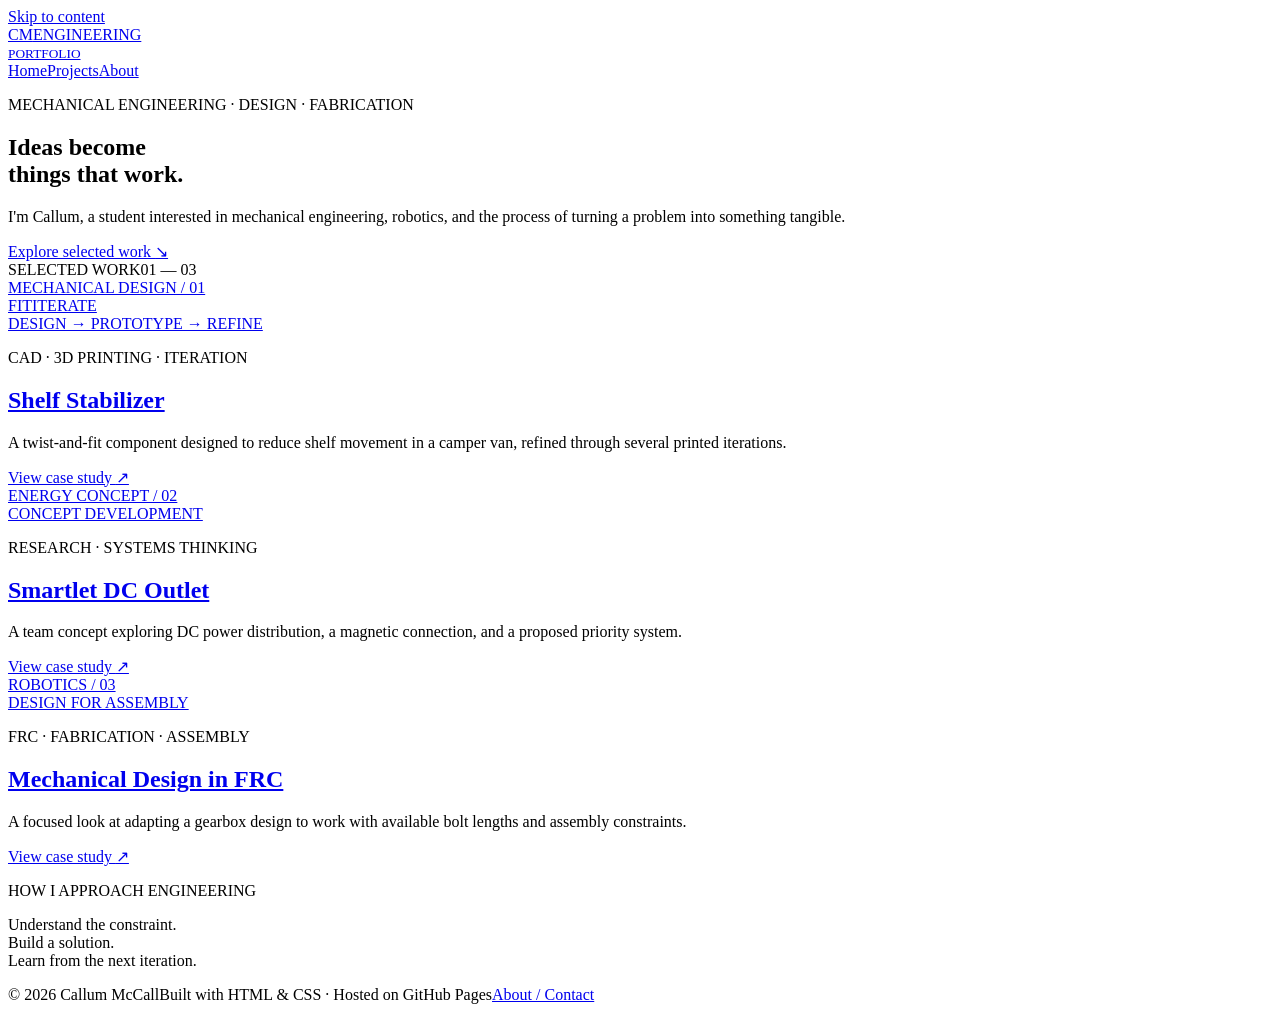
==== index.html @ 8d5debbc "Add files via upload" ====
<!doctype html>
<html lang="en">
<head>
  <meta charset="utf-8">
  <meta name="viewport" content="width=device-width, initial-scale=1">
  <meta name="description" content="Engineering portfolio featuring mechanical design, prototyping, robotics, and technical problem-solving.">
  <title>Engineering Portfolio — Callum McCall</title>
  <link rel="stylesheet" href="assets/css/style.css">
</head>
<body>
  <a class="skip-link" href="#main">Skip to content</a>
  <header class="site-header wrap">
    <a class="wordmark" href="index.html" aria-label="Engineering portfolio home"><span class="wordmark-mark">CM</span><span>ENGINEERING<br><small>PORTFOLIO</small></span></a>
    <nav aria-label="Main navigation"><a class="active" href="index.html">Home</a><a href="#projects">Projects</a><a href="about.html">About</a></nav>
  </header>
  <main id="main">
    <section class="hero wrap">
      <p class="eyebrow"><span class="status-dot"></span> MECHANICAL ENGINEERING · DESIGN · FABRICATION</p>
      <h1>Ideas become<br><span class="muted">things that work.</span></h1>
      <div class="hero-bottom"><p class="intro">I'm Callum, a student interested in mechanical engineering, robotics, and the process of turning a problem into something tangible.</p><a class="text-link" href="#projects">Explore selected work <span aria-hidden="true">↘</span></a></div>
      <div class="hero-rule"><span>SELECTED WORK</span><span>01 — 03</span></div>
    </section>
    <section id="projects" class="projects wrap">
      <article class="project-card project-featured">
        <a class="project-visual visual-shelf" href="projects/shelf-stabilizer.html" aria-label="View shelf stabilizer project"><span class="visual-label">MECHANICAL DESIGN / 01</span><div class="part-sketch"><div class="part-main"></div><div class="part-arm"></div><div class="part-foot"></div><span class="dimension dim-one">FIT</span><span class="dimension dim-two">ITERATE</span></div><span class="visual-caption">DESIGN → PROTOTYPE → REFINE</span></a>
        <div class="project-info"><p class="eyebrow">CAD · 3D PRINTING · ITERATION</p><h2><a href="projects/shelf-stabilizer.html">Shelf Stabilizer</a></h2><p>A twist-and-fit component designed to reduce shelf movement in a camper van, refined through several printed iterations.</p><a class="text-link" href="projects/shelf-stabilizer.html">View case study <span aria-hidden="true">↗</span></a></div>
      </article>
      <article class="project-card">
        <a class="project-visual visual-smartlet" href="projects/smartlet.html" aria-label="View Smartlet project"><span class="visual-label">ENERGY CONCEPT / 02</span><div class="outlet-sketch"><div class="outlet-face"><span class="outlet-slot slot-a"></span><span class="outlet-slot slot-b"></span><span class="outlet-slot slot-c"></span><span class="outlet-light"></span></div><div class="magnet-ring"></div></div><span class="visual-caption">CONCEPT DEVELOPMENT</span></a>
        <div class="project-info"><p class="eyebrow">RESEARCH · SYSTEMS THINKING</p><h2><a href="projects/smartlet.html">Smartlet DC Outlet</a></h2><p>A team concept exploring DC power distribution, a magnetic connection, and a proposed priority system.</p><a class="text-link" href="projects/smartlet.html">View case study <span aria-hidden="true">↗</span></a></div>
      </article>
      <article class="project-card">
        <a class="project-visual visual-frc" href="projects/frc.html" aria-label="View FRC mechanical design project"><span class="visual-label">ROBOTICS / 03</span><div class="gear-sketch"><div class="gear gear-large"></div><div class="gear gear-small"></div><div class="shaft"></div><div class="bolt bolt-a"></div><div class="bolt bolt-b"></div></div><span class="visual-caption">DESIGN FOR ASSEMBLY</span></a>
        <div class="project-info"><p class="eyebrow">FRC · FABRICATION · ASSEMBLY</p><h2><a href="projects/frc.html">Mechanical Design in FRC</a></h2><p>A focused look at adapting a gearbox design to work with available bolt lengths and assembly constraints.</p><a class="text-link" href="projects/frc.html">View case study <span aria-hidden="true">↗</span></a></div>
      </article>
    </section>
    <section class="statement wrap"><p class="eyebrow">HOW I APPROACH ENGINEERING</p><p class="statement-text">Understand the constraint.<br>Build a solution.<br><span class="muted">Learn from the next iteration.</span></p></section>
  </main>
  <footer class="site-footer wrap"><span>© <span id="year">2026</span> Callum McCall</span><span>Built with HTML & CSS · Hosted on GitHub Pages</span><a href="about.html">About / Contact</a></footer>
</body>
</html>
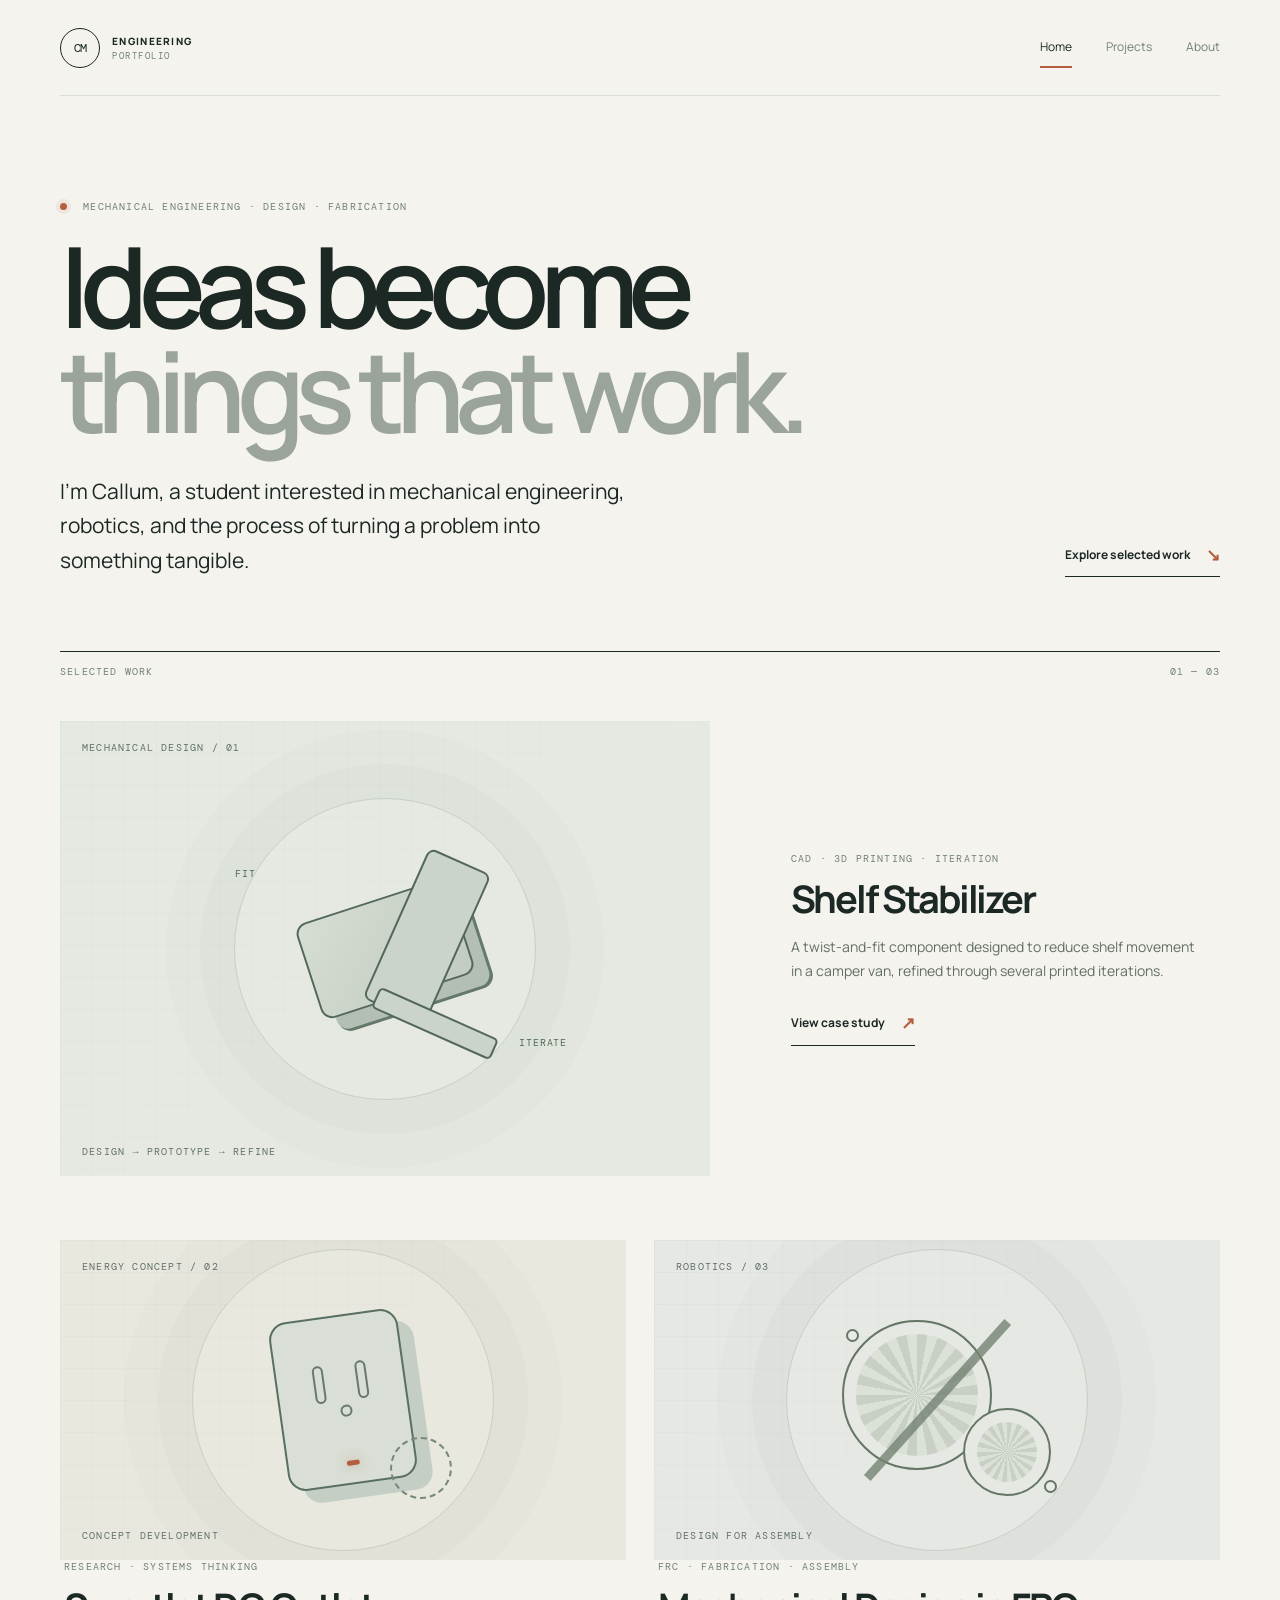
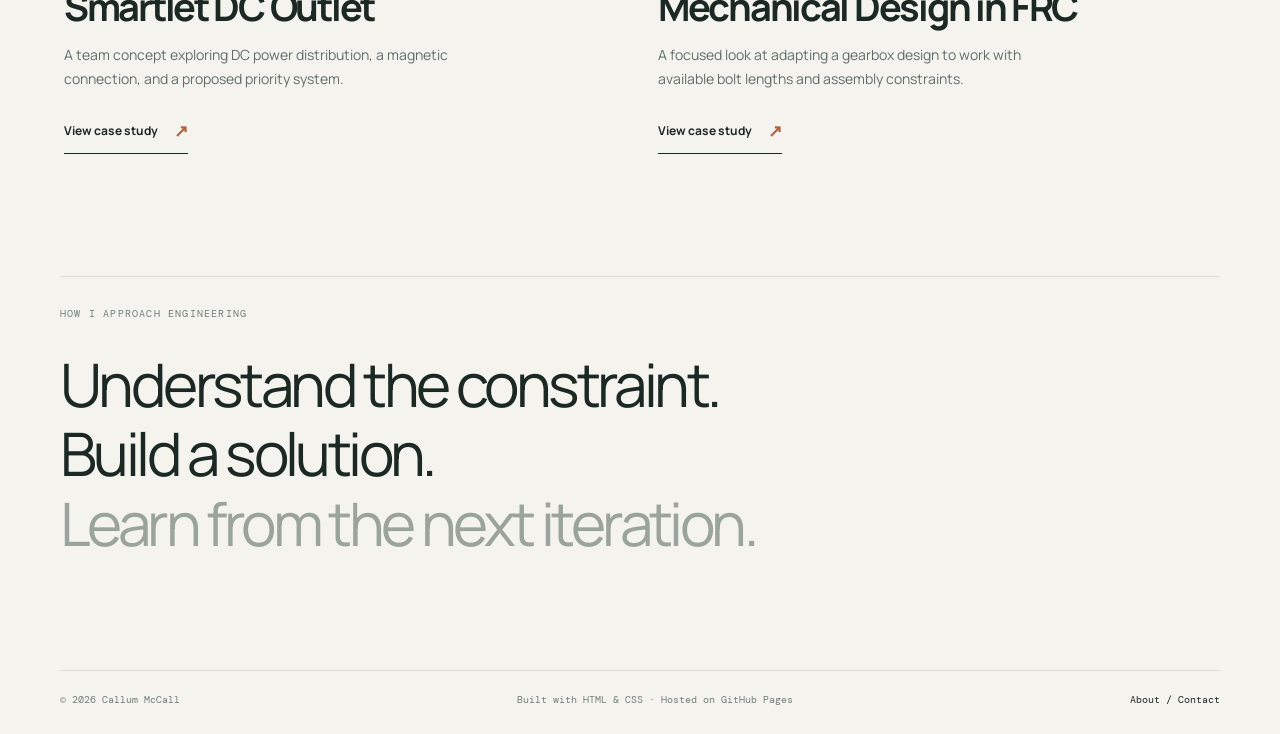
==== commit 1115f135: "Improve portfolio design and fix internal links" ====
--- a/index.html
+++ b/index.html
@@ -5,7 +5,7 @@
   <meta name="viewport" content="width=device-width, initial-scale=1">
   <meta name="description" content="Engineering portfolio featuring mechanical design, prototyping, robotics, and technical problem-solving.">
   <title>Engineering Portfolio — Callum McCall</title>
-  <link rel="stylesheet" href="assets/css/style.css">
+  <link rel="stylesheet" href="style.css">
 </head>
 <body>
   <a class="skip-link" href="#main">Skip to content</a>
@@ -22,16 +22,16 @@
     </section>
     <section id="projects" class="projects wrap">
       <article class="project-card project-featured">
-        <a class="project-visual visual-shelf" href="projects/shelf-stabilizer.html" aria-label="View shelf stabilizer project"><span class="visual-label">MECHANICAL DESIGN / 01</span><div class="part-sketch"><div class="part-main"></div><div class="part-arm"></div><div class="part-foot"></div><span class="dimension dim-one">FIT</span><span class="dimension dim-two">ITERATE</span></div><span class="visual-caption">DESIGN → PROTOTYPE → REFINE</span></a>
-        <div class="project-info"><p class="eyebrow">CAD · 3D PRINTING · ITERATION</p><h2><a href="projects/shelf-stabilizer.html">Shelf Stabilizer</a></h2><p>A twist-and-fit component designed to reduce shelf movement in a camper van, refined through several printed iterations.</p><a class="text-link" href="projects/shelf-stabilizer.html">View case study <span aria-hidden="true">↗</span></a></div>
+        <a class="project-visual visual-shelf" href="shelf-stabilizer.html" aria-label="View shelf stabilizer project"><span class="visual-label">MECHANICAL DESIGN / 01</span><div class="part-sketch"><div class="part-main"></div><div class="part-arm"></div><div class="part-foot"></div><span class="dimension dim-one">FIT</span><span class="dimension dim-two">ITERATE</span></div><span class="visual-caption">DESIGN → PROTOTYPE → REFINE</span></a>
+        <div class="project-info"><p class="eyebrow">CAD · 3D PRINTING · ITERATION</p><h2><a href="shelf-stabilizer.html">Shelf Stabilizer</a></h2><p>A twist-and-fit component designed to reduce shelf movement in a camper van, refined through several printed iterations.</p><a class="text-link" href="shelf-stabilizer.html">View case study <span aria-hidden="true">↗</span></a></div>
       </article>
       <article class="project-card">
-        <a class="project-visual visual-smartlet" href="projects/smartlet.html" aria-label="View Smartlet project"><span class="visual-label">ENERGY CONCEPT / 02</span><div class="outlet-sketch"><div class="outlet-face"><span class="outlet-slot slot-a"></span><span class="outlet-slot slot-b"></span><span class="outlet-slot slot-c"></span><span class="outlet-light"></span></div><div class="magnet-ring"></div></div><span class="visual-caption">CONCEPT DEVELOPMENT</span></a>
-        <div class="project-info"><p class="eyebrow">RESEARCH · SYSTEMS THINKING</p><h2><a href="projects/smartlet.html">Smartlet DC Outlet</a></h2><p>A team concept exploring DC power distribution, a magnetic connection, and a proposed priority system.</p><a class="text-link" href="projects/smartlet.html">View case study <span aria-hidden="true">↗</span></a></div>
+        <a class="project-visual visual-smartlet" href="smartlet.html" aria-label="View Smartlet project"><span class="visual-label">ENERGY CONCEPT / 02</span><div class="outlet-sketch"><div class="outlet-face"><span class="outlet-slot slot-a"></span><span class="outlet-slot slot-b"></span><span class="outlet-slot slot-c"></span><span class="outlet-light"></span></div><div class="magnet-ring"></div></div><span class="visual-caption">CONCEPT DEVELOPMENT</span></a>
+        <div class="project-info"><p class="eyebrow">RESEARCH · SYSTEMS THINKING</p><h2><a href="smartlet.html">Smartlet DC Outlet</a></h2><p>A team concept exploring DC power distribution, a magnetic connection, and a proposed priority system.</p><a class="text-link" href="smartlet.html">View case study <span aria-hidden="true">↗</span></a></div>
       </article>
       <article class="project-card">
-        <a class="project-visual visual-frc" href="projects/frc.html" aria-label="View FRC mechanical design project"><span class="visual-label">ROBOTICS / 03</span><div class="gear-sketch"><div class="gear gear-large"></div><div class="gear gear-small"></div><div class="shaft"></div><div class="bolt bolt-a"></div><div class="bolt bolt-b"></div></div><span class="visual-caption">DESIGN FOR ASSEMBLY</span></a>
-        <div class="project-info"><p class="eyebrow">FRC · FABRICATION · ASSEMBLY</p><h2><a href="projects/frc.html">Mechanical Design in FRC</a></h2><p>A focused look at adapting a gearbox design to work with available bolt lengths and assembly constraints.</p><a class="text-link" href="projects/frc.html">View case study <span aria-hidden="true">↗</span></a></div>
+        <a class="project-visual visual-frc" href="frc.html" aria-label="View FRC mechanical design project"><span class="visual-label">ROBOTICS / 03</span><div class="gear-sketch"><div class="gear gear-large"></div><div class="gear gear-small"></div><div class="shaft"></div><div class="bolt bolt-a"></div><div class="bolt bolt-b"></div></div><span class="visual-caption">DESIGN FOR ASSEMBLY</span></a>
+        <div class="project-info"><p class="eyebrow">FRC · FABRICATION · ASSEMBLY</p><h2><a href="frc.html">Mechanical Design in FRC</a></h2><p>A focused look at adapting a gearbox design to work with available bolt lengths and assembly constraints.</p><a class="text-link" href="frc.html">View case study <span aria-hidden="true">↗</span></a></div>
       </article>
     </section>
     <section class="statement wrap"><p class="eyebrow">HOW I APPROACH ENGINEERING</p><p class="statement-text">Understand the constraint.<br>Build a solution.<br><span class="muted">Learn from the next iteration.</span></p></section>
--- a/style.css
+++ b/style.css
@@ -0,0 +1,6 @@
+﻿@import url('https://fonts.googleapis.com/css2?family=DM+Mono:wght@400;500&family=Manrope:wght@400;500;600;700;800&display=swap');
+:root{--paper:#f4f3ee;--ink:#1c2824;--muted:#718079;--line:#d8ded6;--accent:#b45e3f;--panel:#e8ebe4;--white:#fff;--max:1160px;--serif:Georgia,serif}
+*{box-sizing:border-box}html{scroll-behavior:smooth;scroll-padding-top:90px}body{margin:0;background:var(--paper);color:var(--ink);font:15px/1.7 'Manrope',Arial,sans-serif;-webkit-font-smoothing:antialiased}a{color:inherit;text-decoration:none;transition:color .2s,transform .25s}a:hover{color:var(--accent)}a:focus-visible{outline:2px solid var(--accent);outline-offset:5px}.wrap{width:min(var(--max),calc(100% - 64px));margin-inline:auto}.site-header{height:96px;display:flex;align-items:center;justify-content:space-between;border-bottom:1px solid var(--line)}.wordmark{display:flex;align-items:center;gap:12px;font-size:10px;font-weight:800;letter-spacing:.13em;line-height:1.4}.wordmark small{font:9px 'DM Mono',monospace;color:var(--muted);letter-spacing:.17em}.wordmark-mark{display:grid;place-items:center;width:40px;height:40px;border:1px solid var(--ink);border-radius:50%;font:12px 'DM Mono',monospace;letter-spacing:-.08em}.site-header nav{display:flex;gap:34px;font-size:12px}.site-header nav a{color:var(--muted);position:relative}.site-header nav a:hover,.site-header nav a.active{color:var(--ink)}.site-header nav a.active:after{content:'';position:absolute;height:2px;background:var(--accent);left:0;right:0;bottom:-10px}.hero{padding-top:104px}.eyebrow,.visual-label,.visual-caption,.hero-rule,.case-meta span,.media-placeholder>span{font:10px 'DM Mono',monospace;letter-spacing:.12em}.eyebrow{color:var(--muted);margin:0 0 20px}.status-dot{display:inline-block;width:7px;height:7px;border-radius:50%;background:var(--accent);margin-right:9px;box-shadow:0 0 0 4px #b45e3f18}h1{font-size:clamp(58px,9vw,112px);line-height:.94;letter-spacing:-.085em;font-weight:600;margin:0 0 30px}.muted{color:#9aa49b}.hero-bottom{display:flex;justify-content:space-between;align-items:end;gap:32px;margin:0 0 74px}.intro{font-size:clamp(17px,2vw,21px);line-height:1.65;max-width:570px;margin:0}.text-link{display:inline-flex;gap:16px;align-items:center;font-size:12px;font-weight:700;border-bottom:1px solid var(--ink);padding:0 0 7px;white-space:nowrap}.text-link span{font-size:17px;color:var(--accent)}.text-link:hover{border-color:var(--accent)}.hero-rule{display:flex;justify-content:space-between;border-top:1px solid var(--ink);padding:13px 0;color:var(--muted)}.projects{display:grid;grid-template-columns:1fr 1fr;gap:64px 28px;padding-top:30px}.project-featured{grid-column:1/-1;display:grid;grid-template-columns:1.2fr .8fr;gap:clamp(34px,6vw,78px);align-items:center}.project-visual{display:block;position:relative;overflow:hidden;min-height:320px;background:var(--panel);color:var(--ink);isolation:isolate}.project-featured .project-visual{min-height:455px}.project-visual:before{content:'';position:absolute;inset:0;opacity:.23;background-image:linear-gradient(rgba(40,55,45,.13) 1px,transparent 1px),linear-gradient(90deg,rgba(40,55,45,.13) 1px,transparent 1px);background-size:32px 32px;mask-image:linear-gradient(135deg,#000,transparent 75%);z-index:-1}.project-visual:after{content:'';position:absolute;width:300px;height:300px;border:1px solid #536a5833;border-radius:50%;left:50%;top:50%;transform:translate(-50%,-50%);box-shadow:0 0 0 34px #536a5808,0 0 0 68px #536a5806;z-index:-1}.project-visual:hover{color:var(--ink)}.project-visual:hover .part-sketch,.project-visual:hover .outlet-sketch,.project-visual:hover .gear-sketch{transform:scale(1.06)}.visual-label{position:absolute;top:20px;left:22px;color:#617067}.visual-caption{position:absolute;bottom:18px;left:22px;color:#617067}.project-info{padding:0 4px}.project-info .eyebrow{margin-bottom:12px}.project-info h2{font-size:clamp(25px,3vw,38px);line-height:1.15;letter-spacing:-.06em;margin:0 0 14px}.project-info>p:not(.eyebrow){color:#626e66;max-width:410px;font-size:14px;margin:0 0 24px}.project-info .text-link{margin-top:2px}.visual-shelf{background:#e5e9e1}.part-sketch,.outlet-sketch,.gear-sketch{position:absolute;inset:0;display:grid;place-items:center;transition:transform .35s cubic-bezier(.2,.8,.2,1)}.part-main{position:absolute;width:160px;height:100px;border:2px solid #53685b;border-radius:12px;transform:rotate(-18deg);background:linear-gradient(135deg,#d6ddd3,#c1cbc1);box-shadow:12px 15px 0 #b3bfb4,14px 17px 0 1px #64796a}.part-arm{position:absolute;width:68px;height:165px;border:2px solid #53685b;border-radius:8px;transform:translate(42px,-12px) rotate(24deg);background:#cbd4ca}.part-foot{position:absolute;width:130px;height:23px;border:2px solid #53685b;border-radius:5px;transform:translate(50px,75px) rotate(24deg);background:#cbd4ca}.dimension{position:absolute;font:10px 'DM Mono',monospace;letter-spacing:.08em;color:#536a58}.dim-one{top:32%;left:27%}.dim-two{bottom:28%;right:22%}.visual-smartlet{background:#e9e8df}.outlet-face{width:130px;height:170px;border:2px solid #596f62;border-radius:18px;background:#d9dfd6;position:relative;box-shadow:14px 14px 0 #c5cec4;transform:rotate(-8deg)}.outlet-slot{position:absolute;width:11px;height:38px;border:2px solid #69796c;border-radius:8px;top:46px}.slot-a{left:36px}.slot-b{right:36px}.slot-c{left:59px;top:88px;width:12px;height:12px}.outlet-light{position:absolute;bottom:17px;left:58px;width:13px;height:5px;background:var(--accent);border-radius:5px;box-shadow:0 0 12px #b45e3f70}.magnet-ring{position:absolute;width:62px;height:62px;border:2px dashed #778778;border-radius:50%;transform:translate(78px,68px)}.visual-frc{background:#e5e8e3}.gear{border:2px solid #667666;border-radius:50%;position:absolute;background:repeating-conic-gradient(#c8d0c5 0deg 10deg,#dce1d8 10deg 20deg);box-shadow:inset 0 0 0 12px #e5e8e3}.gear-large{width:150px;height:150px;transform:translate(-20px,-5px)}.gear-small{width:88px;height:88px;transform:translate(70px,52px)}.shaft{position:absolute;width:9px;height:210px;background:#758474;transform:rotate(42deg);opacity:.8}.bolt{position:absolute;width:13px;height:13px;border:2px solid #667666;border-radius:50%;background:var(--panel)}.bolt-a{transform:translate(-85px,-65px)}.bolt-b{transform:translate(113px,86px)}.statement{margin-top:122px;margin-bottom:112px;border-top:1px solid var(--line);padding-top:30px}.statement-text{font-size:clamp(34px,5vw,60px);line-height:1.16;letter-spacing:-.06em;margin:30px 0 0}.site-footer{display:flex;justify-content:space-between;gap:18px;border-top:1px solid var(--line);padding:22px 0 28px;color:var(--muted);font:10px 'DM Mono',monospace}.site-footer a{color:var(--ink)}.inner-page{padding-top:84px;padding-bottom:110px}.inner-page h1{margin-bottom:28px}.about-grid{display:grid;grid-template-columns:.85fr 1.15fr;gap:80px;margin-top:58px}.body-copy{max-width:620px;color:#5f6b62}.body-copy p{margin-top:0;margin-bottom:22px}.body-copy h2{font-size:20px;letter-spacing:-.03em;color:var(--ink);margin-top:38px}.tag-list{display:flex;flex-wrap:wrap;gap:8px;list-style:none;padding:0}.tag-list li{border:1px solid var(--line);border-radius:2px;padding:6px 10px;font:10px 'DM Mono',monospace;color:var(--ink)}.note{padding:14px 16px;border-left:2px solid var(--accent);background:#eceee8;font-size:12px}.case-study>.intro{max-width:760px}.case-meta{display:grid;grid-template-columns:repeat(3,1fr);gap:20px;border-top:1px solid var(--line);border-bottom:1px solid var(--line);padding:18px 0;margin:40px 0}.case-meta div{display:flex;flex-direction:column;gap:5px}.case-meta span{color:var(--muted)}.case-meta strong{font-size:12px;font-weight:600}.media-placeholder{min-height:320px;background:linear-gradient(135deg,#e8ebe4,#f0f0e9);border:1px dashed #b7beb3;display:flex;flex-direction:column;align-items:center;justify-content:center;text-align:center;padding:24px;color:var(--muted);margin:30px 0 70px;position:relative}.media-placeholder:before,.media-placeholder:after{content:'';position:absolute;background:#d8ded6}.media-placeholder:before{width:36px;height:1px;top:24px;left:24px}.media-placeholder:after{width:1px;height:36px;top:24px;left:24px}.media-placeholder>span{color:var(--accent)}.media-placeholder p{max-width:390px;font-size:12px;margin:10px 0 0}.media-placeholder.small{min-height:210px;margin:28px 0 10px}.case-section{max-width:760px;margin:0 auto 64px}.case-section .eyebrow{margin-bottom:12px}.case-section h2{font-size:clamp(28px,4vw,42px);line-height:1.15;letter-spacing:-.055em;margin:0 0 18px}.case-section>p:not(.eyebrow){color:#5f665d}.case-section .note{color:#4f574f}.skip-link{position:absolute;left:-999px;top:10px;background:var(--ink);color:white;padding:10px;z-index:10}.skip-link:focus{left:10px}
+@media(max-width:700px){.wrap{width:min(100% - 36px,var(--max))}.site-header{height:78px}.site-header nav{gap:16px;font-size:11px}.wordmark{font-size:9px}.wordmark-mark{width:34px;height:34px}.hero{padding-top:72px}.hero-bottom{display:block;margin-bottom:48px}.hero-bottom .text-link{margin-top:22px}.projects{grid-template-columns:1fr;gap:44px}.project-featured{grid-column:auto;display:block}.project-featured .project-visual,.project-visual{min-height:310px}.project-info{padding:22px 0 0}.statement{margin-top:76px;margin-bottom:76px}.site-footer{flex-wrap:wrap;font-size:9px}.about-grid{grid-template-columns:1fr;gap:28px;margin-top:38px}.inner-page{padding-top:60px}.case-meta{grid-template-columns:1fr;gap:14px}.media-placeholder{min-height:230px;margin-bottom:50px}.case-section{margin-bottom:48px}}
+@media(max-width:420px){.wrap{width:calc(100% - 28px)}.site-header nav{gap:11px}.wordmark{gap:8px}.hero{padding-top:60px}h1{font-size:clamp(51px,16vw,68px)}.project-featured .project-visual,.project-visual{min-height:270px}}
+@media(prefers-reduced-motion:reduce){html{scroll-behavior:auto}*,*:before,*:after{transition-duration:.01ms!important}}
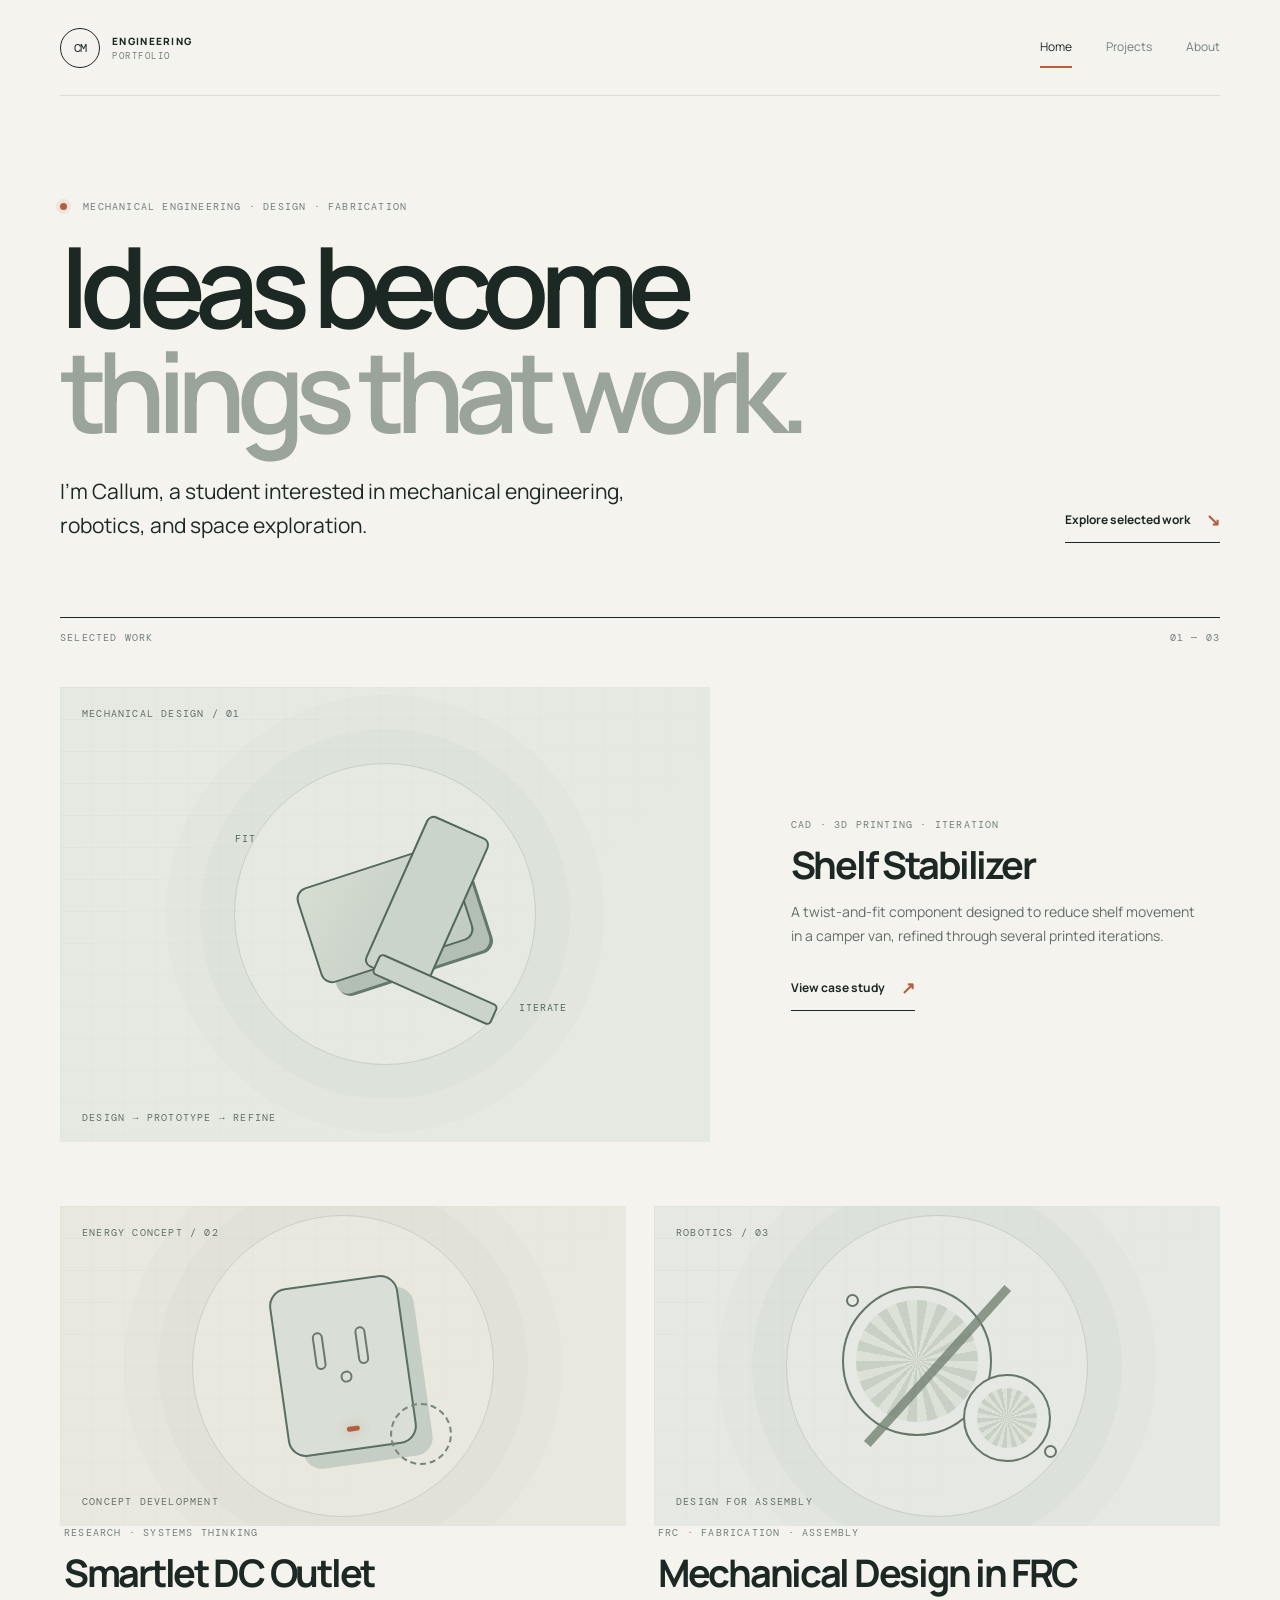
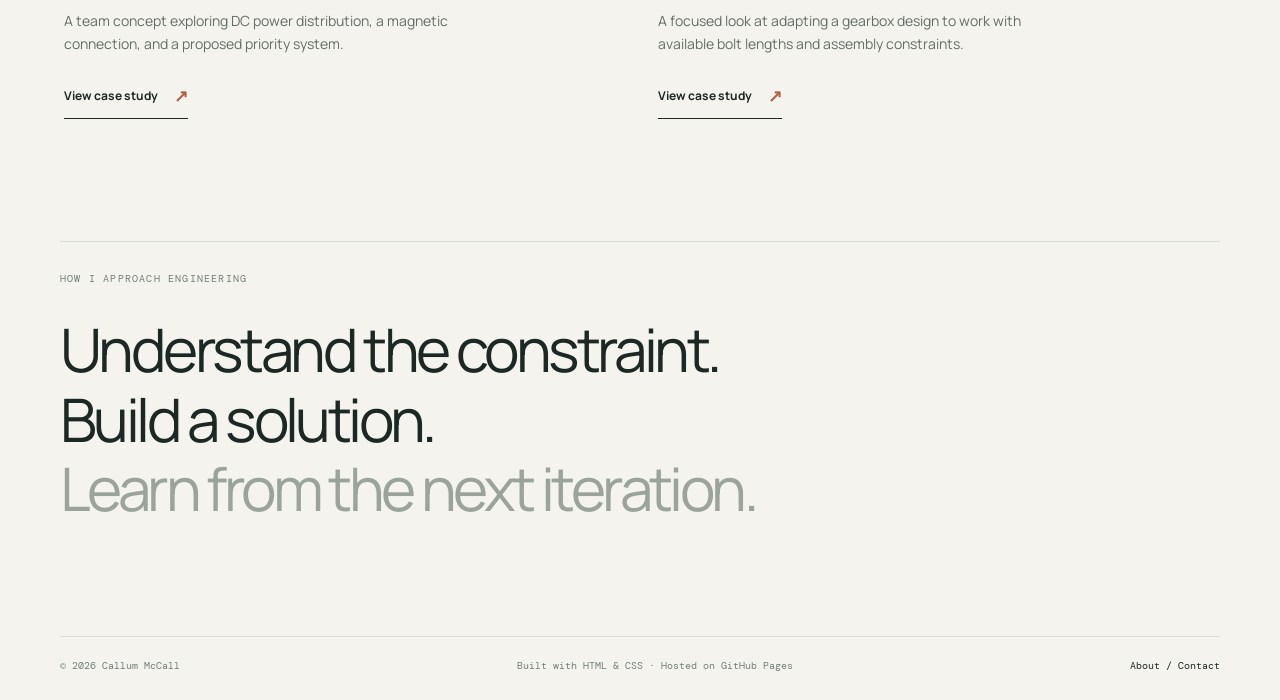
==== commit 2fdd560c: "Update introduction to include space exploration" ====
--- a/index.html
+++ b/index.html
@@ -17,7 +17,7 @@
     <section class="hero wrap">
       <p class="eyebrow"><span class="status-dot"></span> MECHANICAL ENGINEERING · DESIGN · FABRICATION</p>
       <h1>Ideas become<br><span class="muted">things that work.</span></h1>
-      <div class="hero-bottom"><p class="intro">I'm Callum, a student interested in mechanical engineering, robotics, and the process of turning a problem into something tangible.</p><a class="text-link" href="#projects">Explore selected work <span aria-hidden="true">↘</span></a></div>
+      <div class="hero-bottom"><p class="intro">I'm Callum, a student interested in mechanical engineering, robotics, and space exploration.</p><a class="text-link" href="#projects">Explore selected work <span aria-hidden="true">↘</span></a></div>
       <div class="hero-rule"><span>SELECTED WORK</span><span>01 — 03</span></div>
     </section>
     <section id="projects" class="projects wrap">
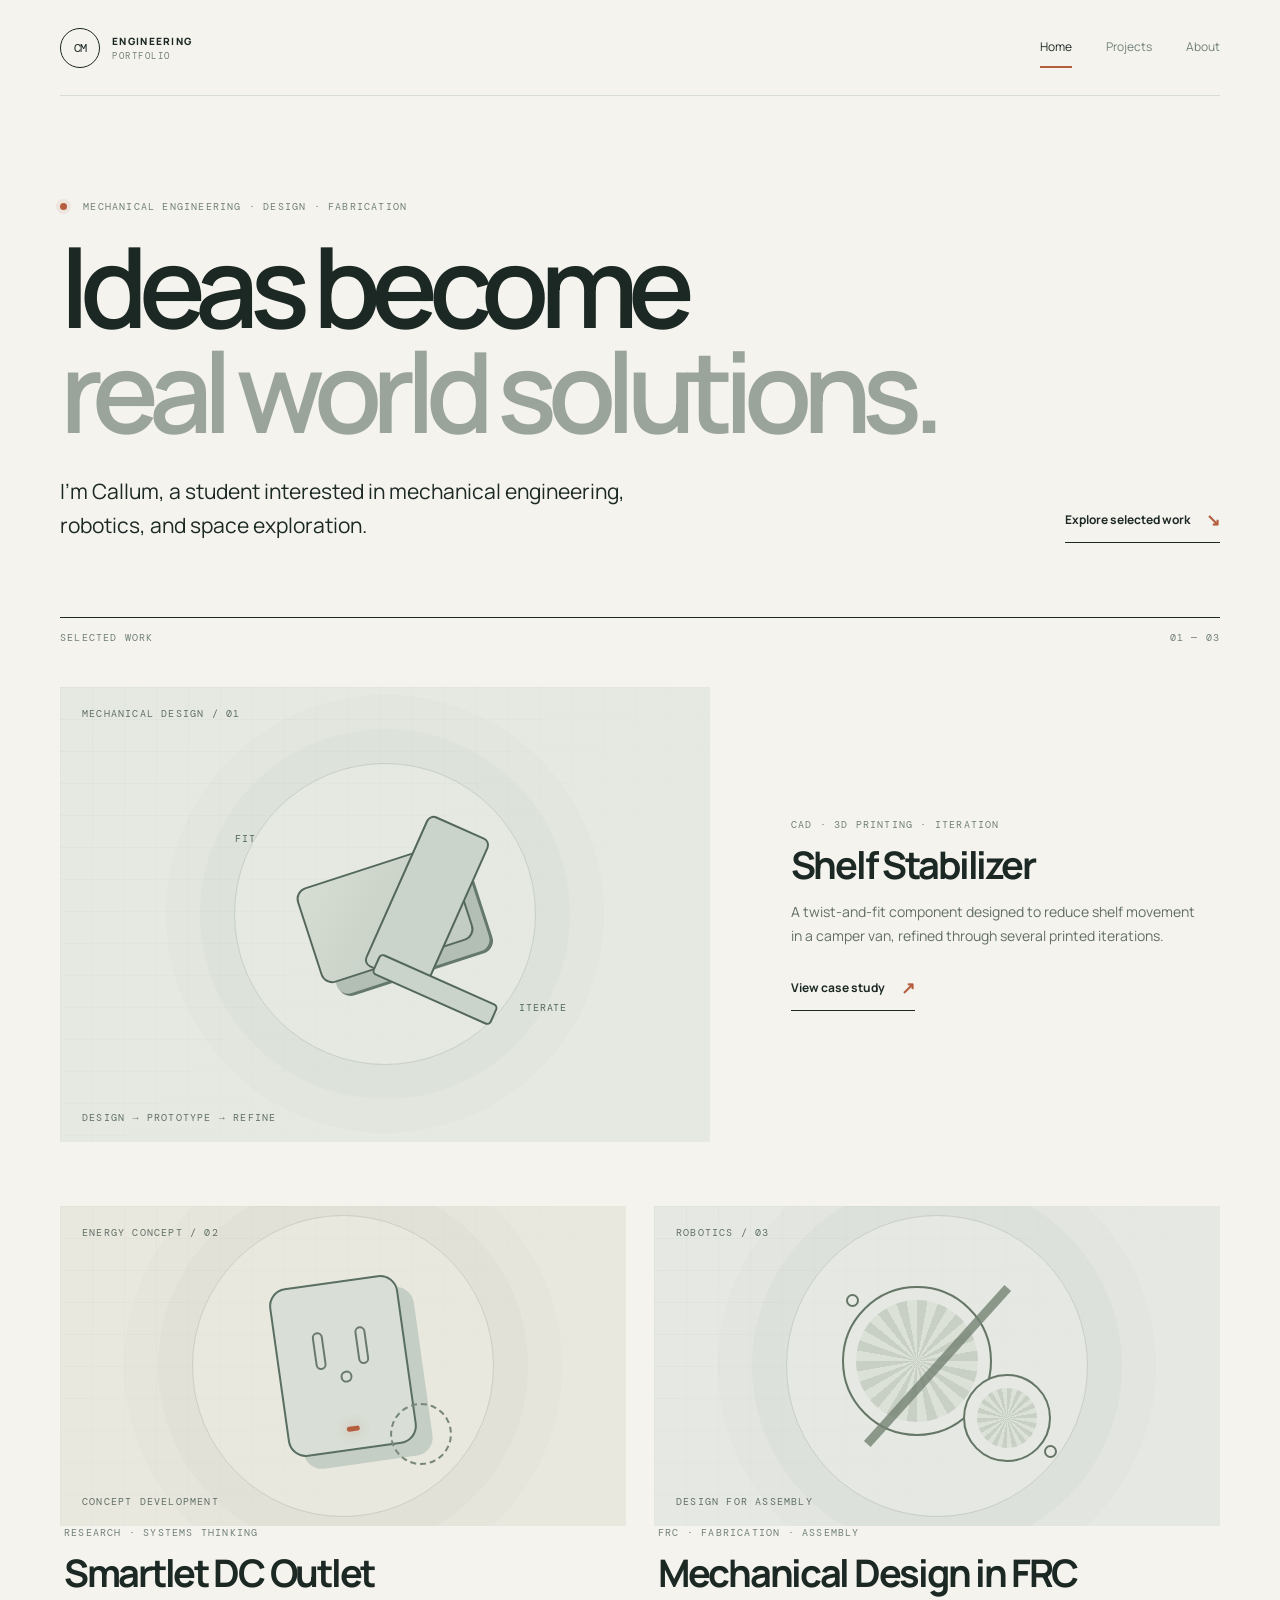
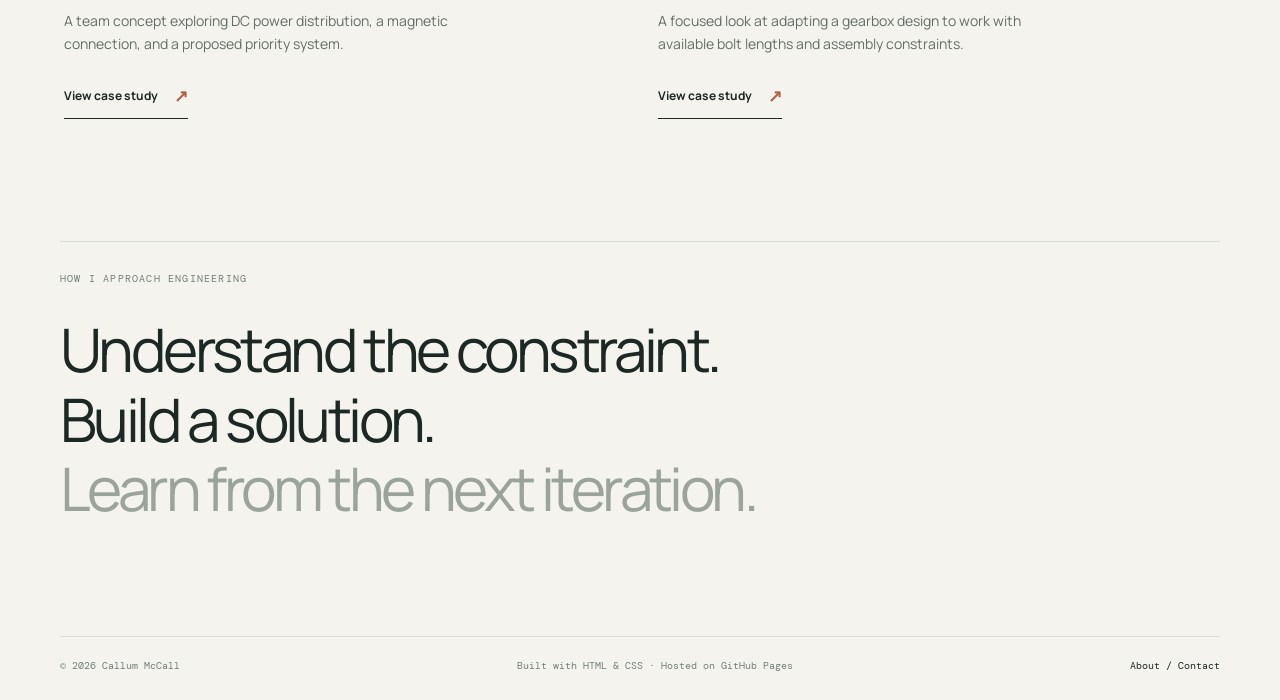
==== commit 1aa6d884: "Update hero heading text for clarity" ====
--- a/index.html
+++ b/index.html
@@ -16,7 +16,7 @@
   <main id="main">
     <section class="hero wrap">
       <p class="eyebrow"><span class="status-dot"></span> MECHANICAL ENGINEERING · DESIGN · FABRICATION</p>
-      <h1>Ideas become<br><span class="muted">things that work.</span></h1>
+      <h1>Ideas become<br><span class="muted">real world solutions.</span></h1>
       <div class="hero-bottom"><p class="intro">I'm Callum, a student interested in mechanical engineering, robotics, and space exploration.</p><a class="text-link" href="#projects">Explore selected work <span aria-hidden="true">↘</span></a></div>
       <div class="hero-rule"><span>SELECTED WORK</span><span>01 — 03</span></div>
     </section>
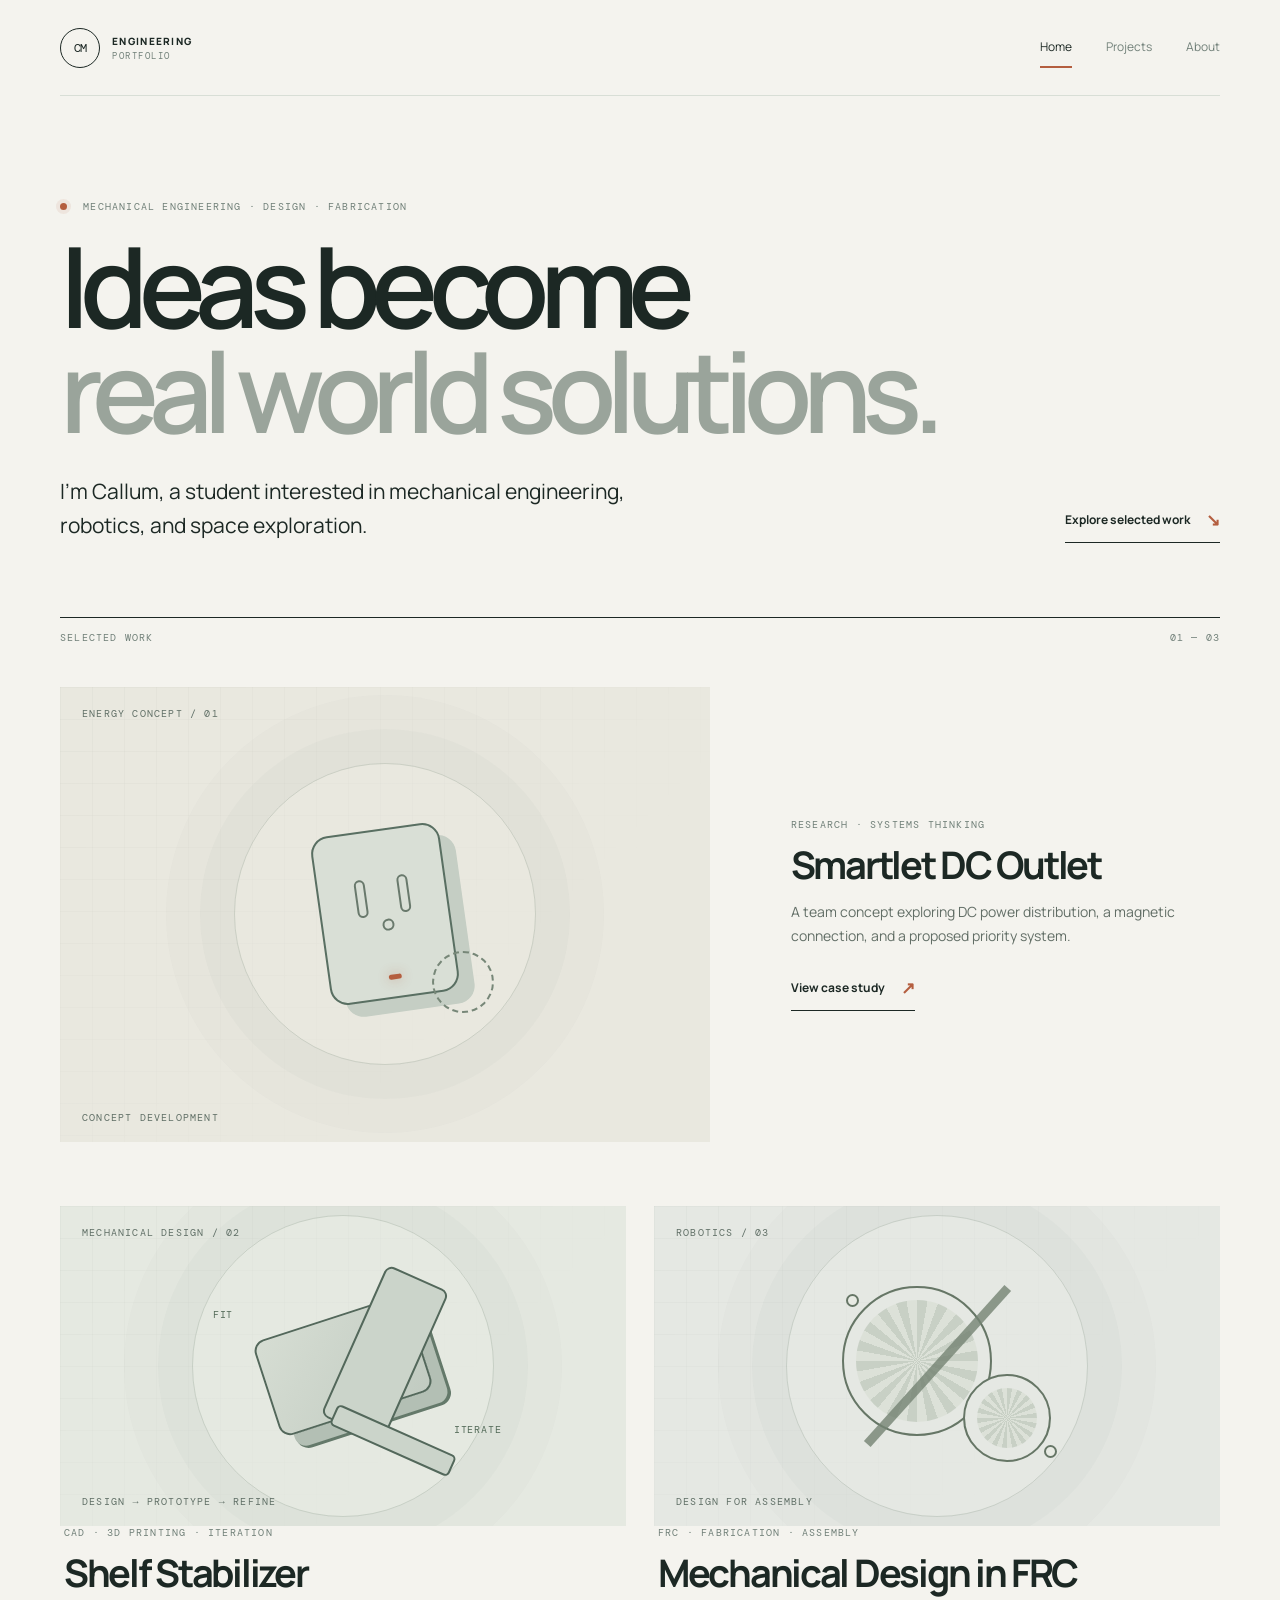
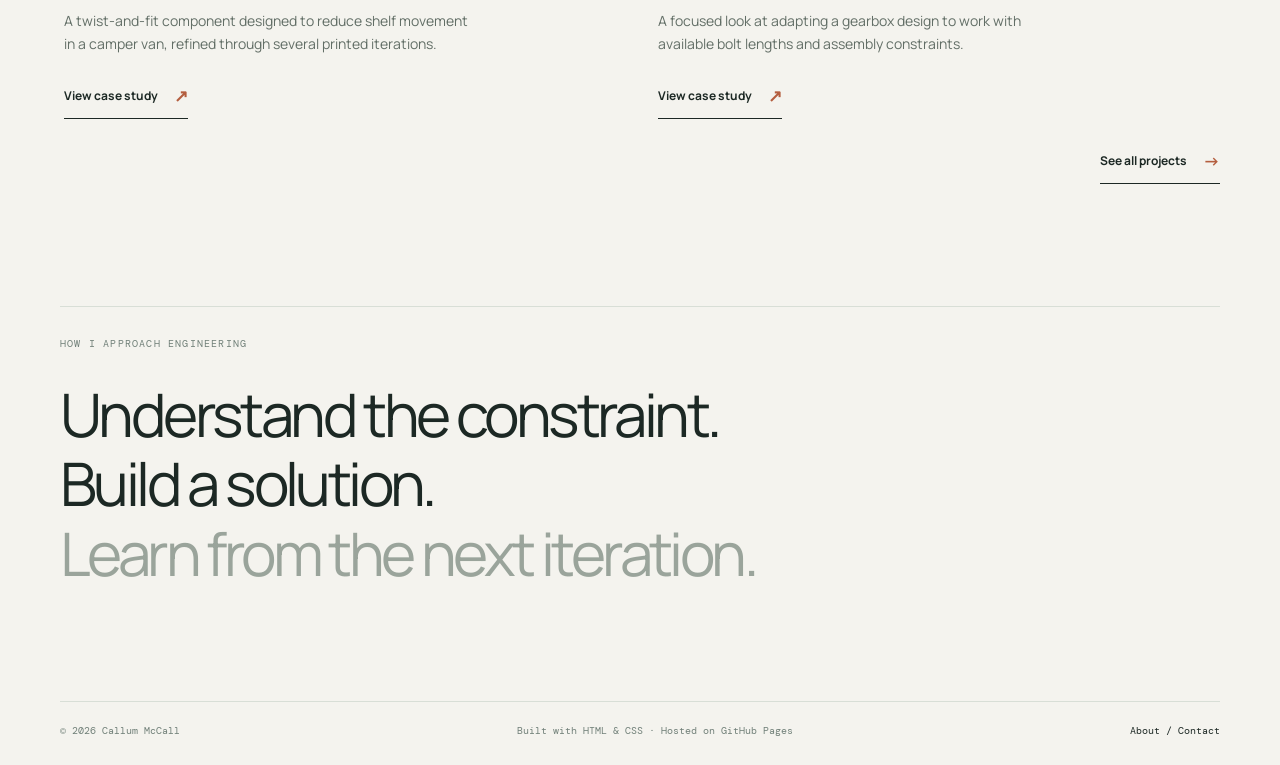
==== commit fd145003: "Update portfolio projects and resume pages" ====
--- a/index.html
+++ b/index.html
@@ -11,7 +11,7 @@
   <a class="skip-link" href="#main">Skip to content</a>
   <header class="site-header wrap">
     <a class="wordmark" href="index.html" aria-label="Engineering portfolio home"><span class="wordmark-mark">CM</span><span>ENGINEERING<br><small>PORTFOLIO</small></span></a>
-    <nav aria-label="Main navigation"><a class="active" href="index.html">Home</a><a href="#projects">Projects</a><a href="about.html">About</a></nav>
+    <nav aria-label="Main navigation"><a class="active" href="index.html">Home</a><a href="projects.html">Projects</a><a href="about.html">About</a></nav>
   </header>
   <main id="main">
     <section class="hero wrap">
@@ -21,19 +21,20 @@
       <div class="hero-rule"><span>SELECTED WORK</span><span>01 — 03</span></div>
     </section>
     <section id="projects" class="projects wrap">
-      <article class="project-card project-featured">
-        <a class="project-visual visual-shelf" href="shelf-stabilizer.html" aria-label="View shelf stabilizer project"><span class="visual-label">MECHANICAL DESIGN / 01</span><div class="part-sketch"><div class="part-main"></div><div class="part-arm"></div><div class="part-foot"></div><span class="dimension dim-one">FIT</span><span class="dimension dim-two">ITERATE</span></div><span class="visual-caption">DESIGN → PROTOTYPE → REFINE</span></a>
+<article class="project-card project-featured">
+        <a class="project-visual visual-smartlet" href="smartlet.html" aria-label="View Smartlet project"><span class="visual-label">ENERGY CONCEPT / 01</span><div class="outlet-sketch"><div class="outlet-face"><span class="outlet-slot slot-a"></span><span class="outlet-slot slot-b"></span><span class="outlet-slot slot-c"></span><span class="outlet-light"></span></div><div class="magnet-ring"></div></div><span class="visual-caption">CONCEPT DEVELOPMENT</span></a>
+        <div class="project-info"><p class="eyebrow">RESEARCH · SYSTEMS THINKING</p><h2><a href="smartlet.html">Smartlet DC Outlet</a></h2><p>A team concept exploring DC power distribution, a magnetic connection, and a proposed priority system.</p><a class="text-link" href="smartlet.html">View case study <span aria-hidden="true">↗</span></a></div>
+      </article>
+<article class="project-card">
+        <a class="project-visual visual-shelf" href="shelf-stabilizer.html" aria-label="View shelf stabilizer project"><span class="visual-label">MECHANICAL DESIGN / 02</span><div class="part-sketch"><div class="part-main"></div><div class="part-arm"></div><div class="part-foot"></div><span class="dimension dim-one">FIT</span><span class="dimension dim-two">ITERATE</span></div><span class="visual-caption">DESIGN → PROTOTYPE → REFINE</span></a>
         <div class="project-info"><p class="eyebrow">CAD · 3D PRINTING · ITERATION</p><h2><a href="shelf-stabilizer.html">Shelf Stabilizer</a></h2><p>A twist-and-fit component designed to reduce shelf movement in a camper van, refined through several printed iterations.</p><a class="text-link" href="shelf-stabilizer.html">View case study <span aria-hidden="true">↗</span></a></div>
       </article>
-      <article class="project-card">
-        <a class="project-visual visual-smartlet" href="smartlet.html" aria-label="View Smartlet project"><span class="visual-label">ENERGY CONCEPT / 02</span><div class="outlet-sketch"><div class="outlet-face"><span class="outlet-slot slot-a"></span><span class="outlet-slot slot-b"></span><span class="outlet-slot slot-c"></span><span class="outlet-light"></span></div><div class="magnet-ring"></div></div><span class="visual-caption">CONCEPT DEVELOPMENT</span></a>
-        <div class="project-info"><p class="eyebrow">RESEARCH · SYSTEMS THINKING</p><h2><a href="smartlet.html">Smartlet DC Outlet</a></h2><p>A team concept exploring DC power distribution, a magnetic connection, and a proposed priority system.</p><a class="text-link" href="smartlet.html">View case study <span aria-hidden="true">↗</span></a></div>
-      </article>
-      <article class="project-card">
+<article class="project-card">
         <a class="project-visual visual-frc" href="frc.html" aria-label="View FRC mechanical design project"><span class="visual-label">ROBOTICS / 03</span><div class="gear-sketch"><div class="gear gear-large"></div><div class="gear gear-small"></div><div class="shaft"></div><div class="bolt bolt-a"></div><div class="bolt bolt-b"></div></div><span class="visual-caption">DESIGN FOR ASSEMBLY</span></a>
         <div class="project-info"><p class="eyebrow">FRC · FABRICATION · ASSEMBLY</p><h2><a href="frc.html">Mechanical Design in FRC</a></h2><p>A focused look at adapting a gearbox design to work with available bolt lengths and assembly constraints.</p><a class="text-link" href="frc.html">View case study <span aria-hidden="true">↗</span></a></div>
       </article>
     </section>
+    <div class="projects-cta wrap"><a class="text-link" href="projects.html">See all projects <span aria-hidden="true">→</span></a></div>
     <section class="statement wrap"><p class="eyebrow">HOW I APPROACH ENGINEERING</p><p class="statement-text">Understand the constraint.<br>Build a solution.<br><span class="muted">Learn from the next iteration.</span></p></section>
   </main>
   <footer class="site-footer wrap"><span>© <span id="year">2026</span> Callum McCall</span><span>Built with HTML & CSS · Hosted on GitHub Pages</span><a href="about.html">About / Contact</a></footer>
--- a/style.css
+++ b/style.css
@@ -4,3 +4,15 @@
 @media(max-width:700px){.wrap{width:min(100% - 36px,var(--max))}.site-header{height:78px}.site-header nav{gap:16px;font-size:11px}.wordmark{font-size:9px}.wordmark-mark{width:34px;height:34px}.hero{padding-top:72px}.hero-bottom{display:block;margin-bottom:48px}.hero-bottom .text-link{margin-top:22px}.projects{grid-template-columns:1fr;gap:44px}.project-featured{grid-column:auto;display:block}.project-featured .project-visual,.project-visual{min-height:310px}.project-info{padding:22px 0 0}.statement{margin-top:76px;margin-bottom:76px}.site-footer{flex-wrap:wrap;font-size:9px}.about-grid{grid-template-columns:1fr;gap:28px;margin-top:38px}.inner-page{padding-top:60px}.case-meta{grid-template-columns:1fr;gap:14px}.media-placeholder{min-height:230px;margin-bottom:50px}.case-section{margin-bottom:48px}}
 @media(max-width:420px){.wrap{width:calc(100% - 28px)}.site-header nav{gap:11px}.wordmark{gap:8px}.hero{padding-top:60px}h1{font-size:clamp(51px,16vw,68px)}.project-featured .project-visual,.project-visual{min-height:270px}}
 @media(prefers-reduced-motion:reduce){html{scroll-behavior:auto}*,*:before,*:after{transition-duration:.01ms!important}}
+
+/* Dedicated project index and resume style profile */
+.projects-cta{display:flex;justify-content:flex-end;padding-top:28px}.project-list{margin-top:56px;border-top:1px solid var(--ink)}.project-row{display:grid;grid-template-columns:52px 1fr auto;gap:22px;align-items:center;padding:28px 0;border-bottom:1px solid var(--line)}.project-number{font:12px 'DM Mono',monospace;color:var(--accent)}.project-row .eyebrow{margin:0 0 7px}.project-row h2{font-size:clamp(22px,3vw,30px);line-height:1.2;letter-spacing:-.05em;margin:0 0 8px}.project-row p:not(.eyebrow){margin:0;color:#626e66;max-width:680px;font-size:13px}.project-row .text-link{font-size:11px}.profile-intro{max-width:760px}.resume-grid{display:grid;grid-template-columns:.7fr 1.3fr;gap:clamp(40px,8vw,110px);margin-top:64px}.resume-sidebar{border-top:1px solid var(--ink);padding-top:22px}.resume-sidebar section+section{margin-top:44px}.resume-sidebar p:not(.eyebrow){font-size:12px;color:#626e66;margin:8px 0}.resume-sidebar a{color:var(--ink)}.resume-main{border-top:1px solid var(--ink)}.resume-section{padding:22px 0 26px;border-bottom:1px solid var(--line)}.resume-section .eyebrow{margin-bottom:12px}.resume-section h2{font-size:22px;letter-spacing:-.04em;margin:0 0 4px}.resume-section>p:not(.eyebrow){color:#5f6b62;margin:10px 0 0;font-size:13px}.resume-section .resume-detail{font:10px 'DM Mono',monospace;color:var(--muted);margin:0}.resume-section .text-link{margin-top:18px}
+@media(max-width:700px){.project-row{grid-template-columns:30px 1fr;gap:12px}.project-row .text-link{grid-column:2;justify-self:start;margin-top:8px}.resume-grid{grid-template-columns:1fr;gap:40px;margin-top:40px}}
+
+/* Resume content layout */
+.resume-contact{display:flex;flex-wrap:wrap;gap:10px 24px;margin:28px 0 44px;padding:15px 0;border-top:1px solid var(--ink);border-bottom:1px solid var(--line);font:11px 'DM Mono',monospace;color:#626e66}.resume-document{max-width:850px}.resume-document .resume-section{padding:24px 0;border-bottom:1px solid var(--line)}.resume-document .resume-section>h2{font-size:22px;letter-spacing:-.04em;margin:0 0 14px}.resume-document .resume-section>p{color:#5f6b62;font-size:13px}.resume-skills{display:grid;grid-template-columns:1fr 1fr;gap:8px 28px;list-style:none;padding:0;margin:0;color:#5f6b62;font-size:13px}.resume-entry{padding:14px 0 8px}.resume-entry+.resume-entry{border-top:1px solid #e4e7e0}.resume-entry-head{display:flex;justify-content:space-between;gap:20px;align-items:baseline}.resume-entry h3{font-size:16px;letter-spacing:-.025em;margin:0}.resume-entry-head>span{font:10px 'DM Mono',monospace;color:var(--muted);white-space:nowrap}.resume-entry p{font-size:13px;color:#5f6b62;margin:9px 0}.resume-entry .resume-detail{font:10px 'DM Mono',monospace;color:var(--muted);margin:5px 0}.resume-entry ul{color:#5f6b62;font-size:13px;padding-left:20px}.resume-entry li+li{margin-top:7px}
+@media(max-width:700px){.resume-contact{display:grid;gap:9px}.resume-skills{grid-template-columns:1fr}.resume-entry-head{display:block}.resume-entry-head>span{display:block;margin-top:4px}}
+
+/* Compact contact row and side-by-side resume sections */
+.resume-contact{gap:8px 22px;margin:12px 0 22px;padding:0;border:0}.resume-document{max-width:1000px}.resume-top-grid{display:grid;grid-template-columns:1.15fr .85fr;gap:30px}.resume-top-grid .resume-section{border:1px solid var(--line);padding:20px 22px}.resume-top-grid .resume-section>h2{margin-bottom:10px}.resume-experience-grid{display:grid;grid-template-columns:1fr 1fr;column-gap:30px}.resume-experience-grid .resume-entry{align-self:start}.resume-experience-grid .resume-entry:nth-child(2){border-top:0}
+@media(max-width:700px){.resume-top-grid,.resume-experience-grid{grid-template-columns:1fr}.resume-experience-grid .resume-entry:nth-child(2){border-top:1px solid #e4e7e0}}
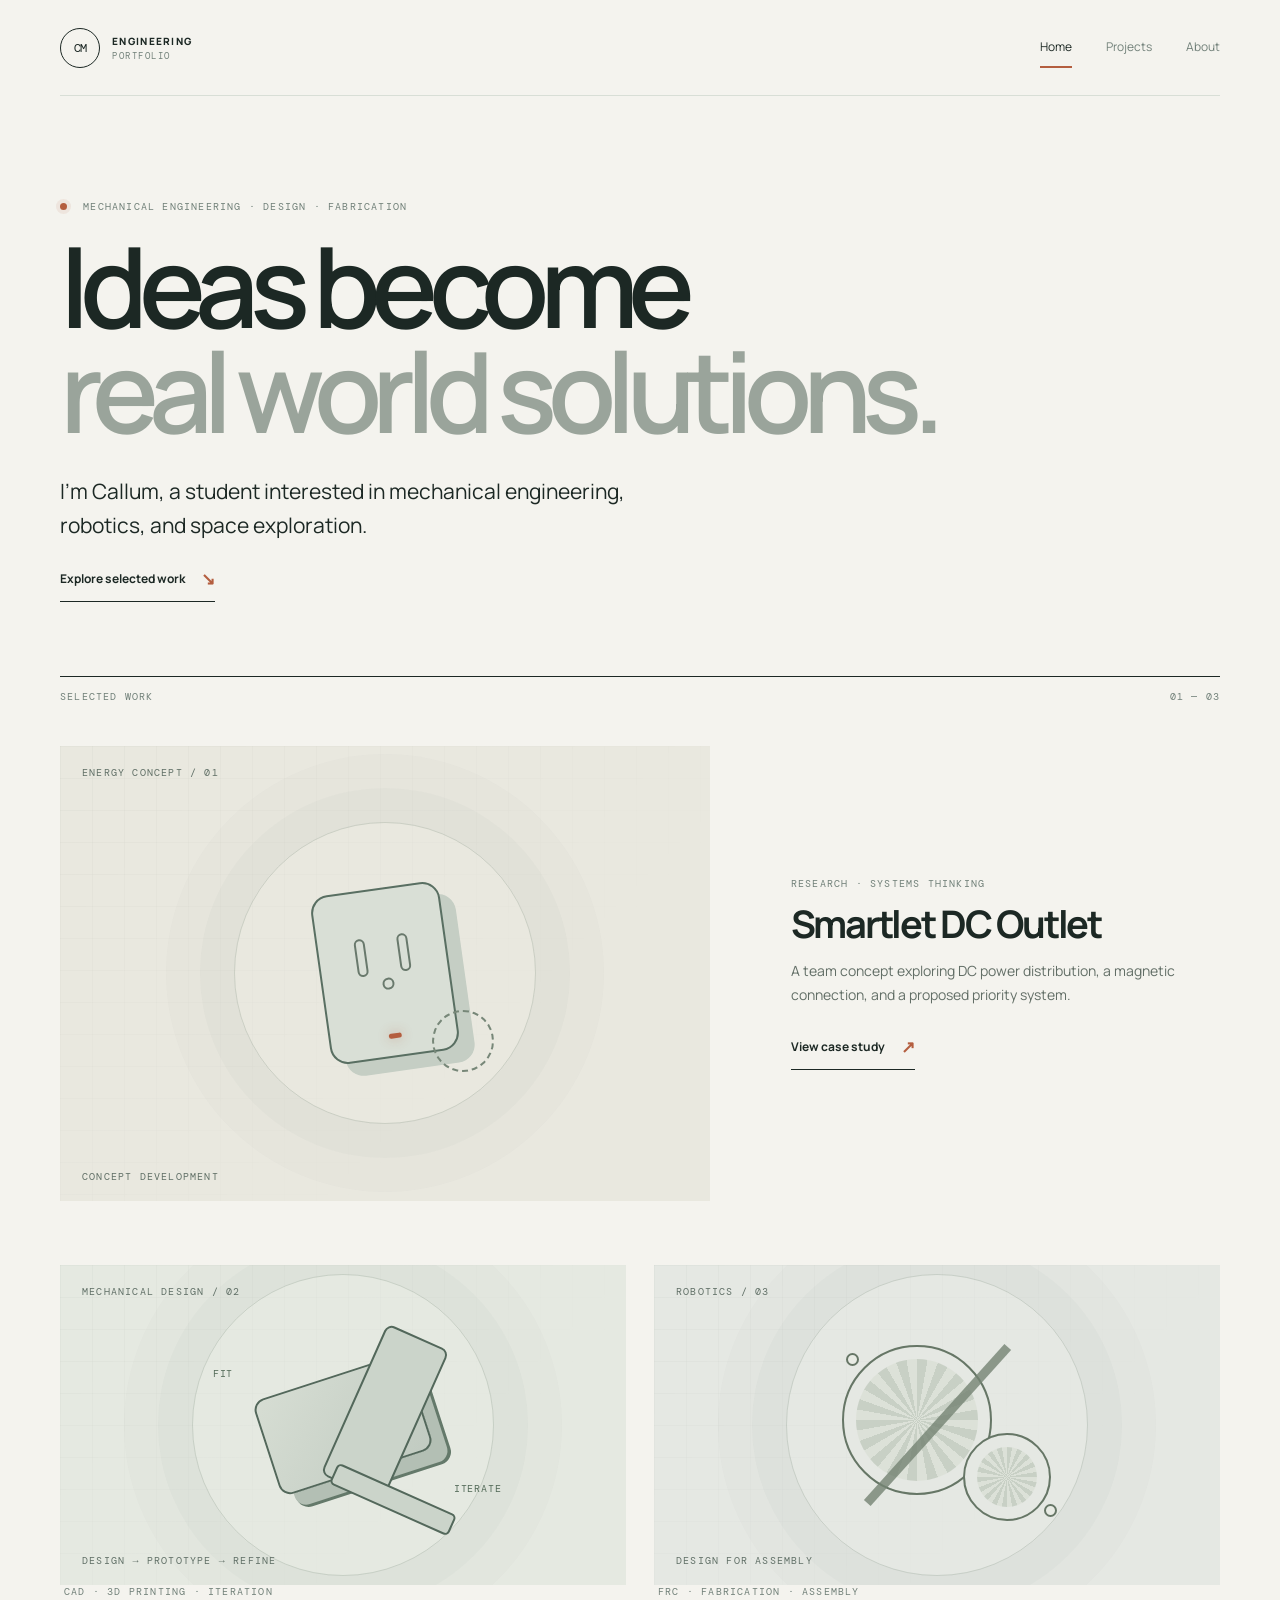
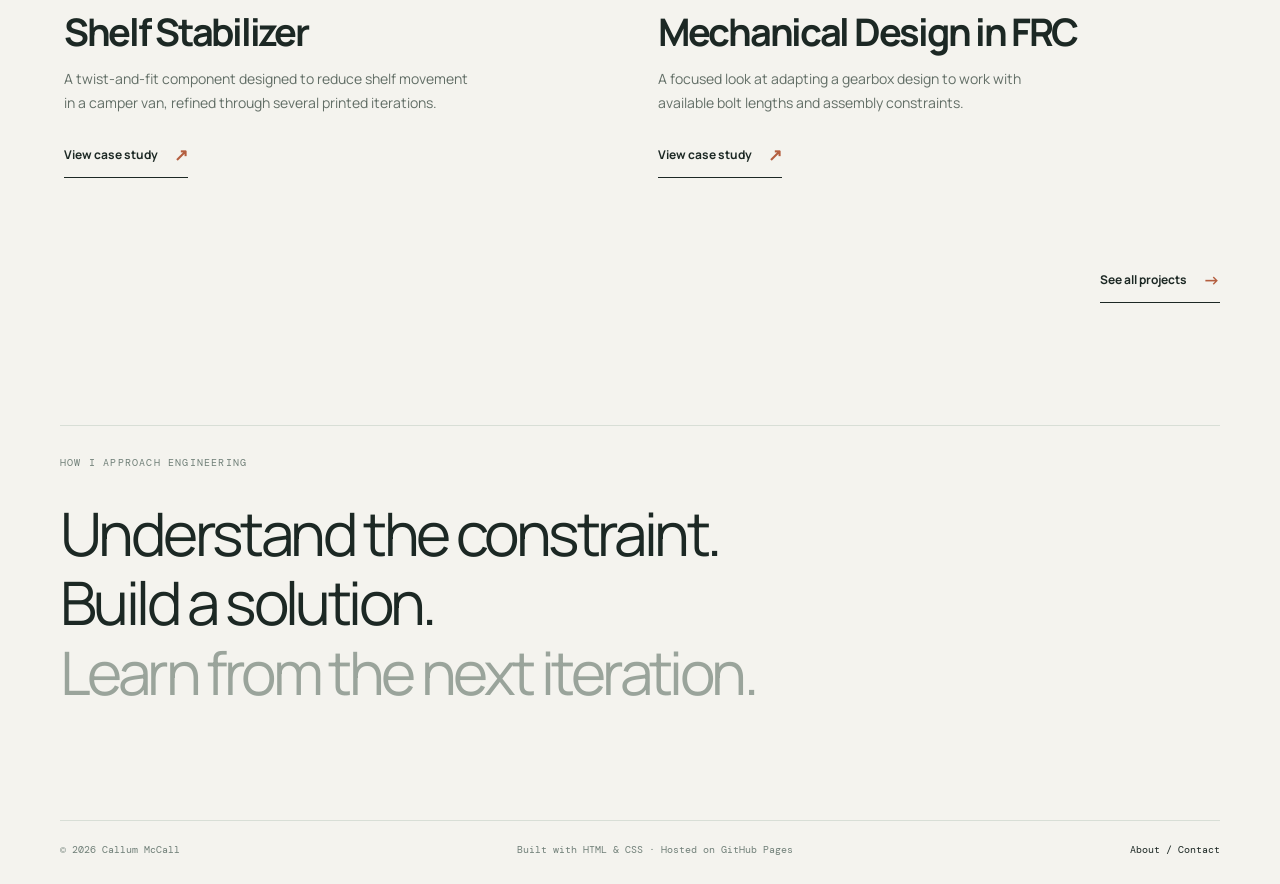
==== commit 1fd67831: "Fix contact spacing and homepage link layout" ====
--- a/index.html
+++ b/index.html
@@ -5,7 +5,7 @@
   <meta name="viewport" content="width=device-width, initial-scale=1">
   <meta name="description" content="Engineering portfolio featuring mechanical design, prototyping, robotics, and technical problem-solving.">
   <title>Engineering Portfolio — Callum McCall</title>
-  <link rel="stylesheet" href="style.css">
+  <link rel="stylesheet" href="style.css?v=20261022-3">
 </head>
 <body>
   <a class="skip-link" href="#main">Skip to content</a>
--- a/style.css
+++ b/style.css
@@ -16,3 +16,14 @@
 /* Compact contact row and side-by-side resume sections */
 .resume-contact{gap:8px 22px;margin:12px 0 22px;padding:0;border:0}.resume-document{max-width:1000px}.resume-top-grid{display:grid;grid-template-columns:1.15fr .85fr;gap:30px}.resume-top-grid .resume-section{border:1px solid var(--line);padding:20px 22px}.resume-top-grid .resume-section>h2{margin-bottom:10px}.resume-experience-grid{display:grid;grid-template-columns:1fr 1fr;column-gap:30px}.resume-experience-grid .resume-entry{align-self:start}.resume-experience-grid .resume-entry:nth-child(2){border-top:0}
 @media(max-width:700px){.resume-top-grid,.resume-experience-grid{grid-template-columns:1fr}.resume-experience-grid .resume-entry:nth-child(2){border-top:1px solid #e4e7e0}}
+
+/* Clear resume contact separators and experience hierarchy */
+.resume-contact{gap:0 0;margin:12px 0 30px;padding:0;font:11px 'DM Mono',monospace}.resume-contact>*{padding:3px 16px;border-left:1px solid var(--line)}.resume-contact>*:first-child{padding-left:0;border-left:0}.resume-entry-head{display:block}.resume-entry h3{font-weight:800}.resume-entry .resume-detail{font:11px 'DM Mono',monospace;color:var(--muted);margin:4px 0 10px}.resume-experience-grid .resume-entry:nth-child(2){border-top:1px solid #e4e7e0}
+.projects-cta{padding-top:64px}
+@media(max-width:700px){.resume-contact{display:flex;flex-wrap:wrap;gap:5px 0}.resume-contact>*{padding:3px 10px}.resume-contact>*:first-child{padding-left:0}.projects-cta{padding-top:44px}}
+
+/* Final layout adjustments requested from the live preview */
+.resume-contact{display:flex;flex-wrap:wrap;align-items:center;column-gap:14px;row-gap:8px;margin:12px 0 30px;padding:0;font:11px 'DM Mono',monospace;color:#626e66}.resume-contact>*{padding:0;border:0}.resume-contact .contact-divider{color:#a8b0a8}.hero-bottom{display:block}.hero-bottom .text-link{margin-top:22px}.projects-cta{display:flex;justify-content:flex-end;padding-top:88px}
+@media(max-width:700px){.hero-bottom .text-link{margin-top:18px}.projects-cta{padding-top:56px}}
+.hero-bottom .text-link{display:flex;width:max-content;margin-top:22px}
+@media(max-width:700px){.hero-bottom .text-link{margin-top:18px}}
